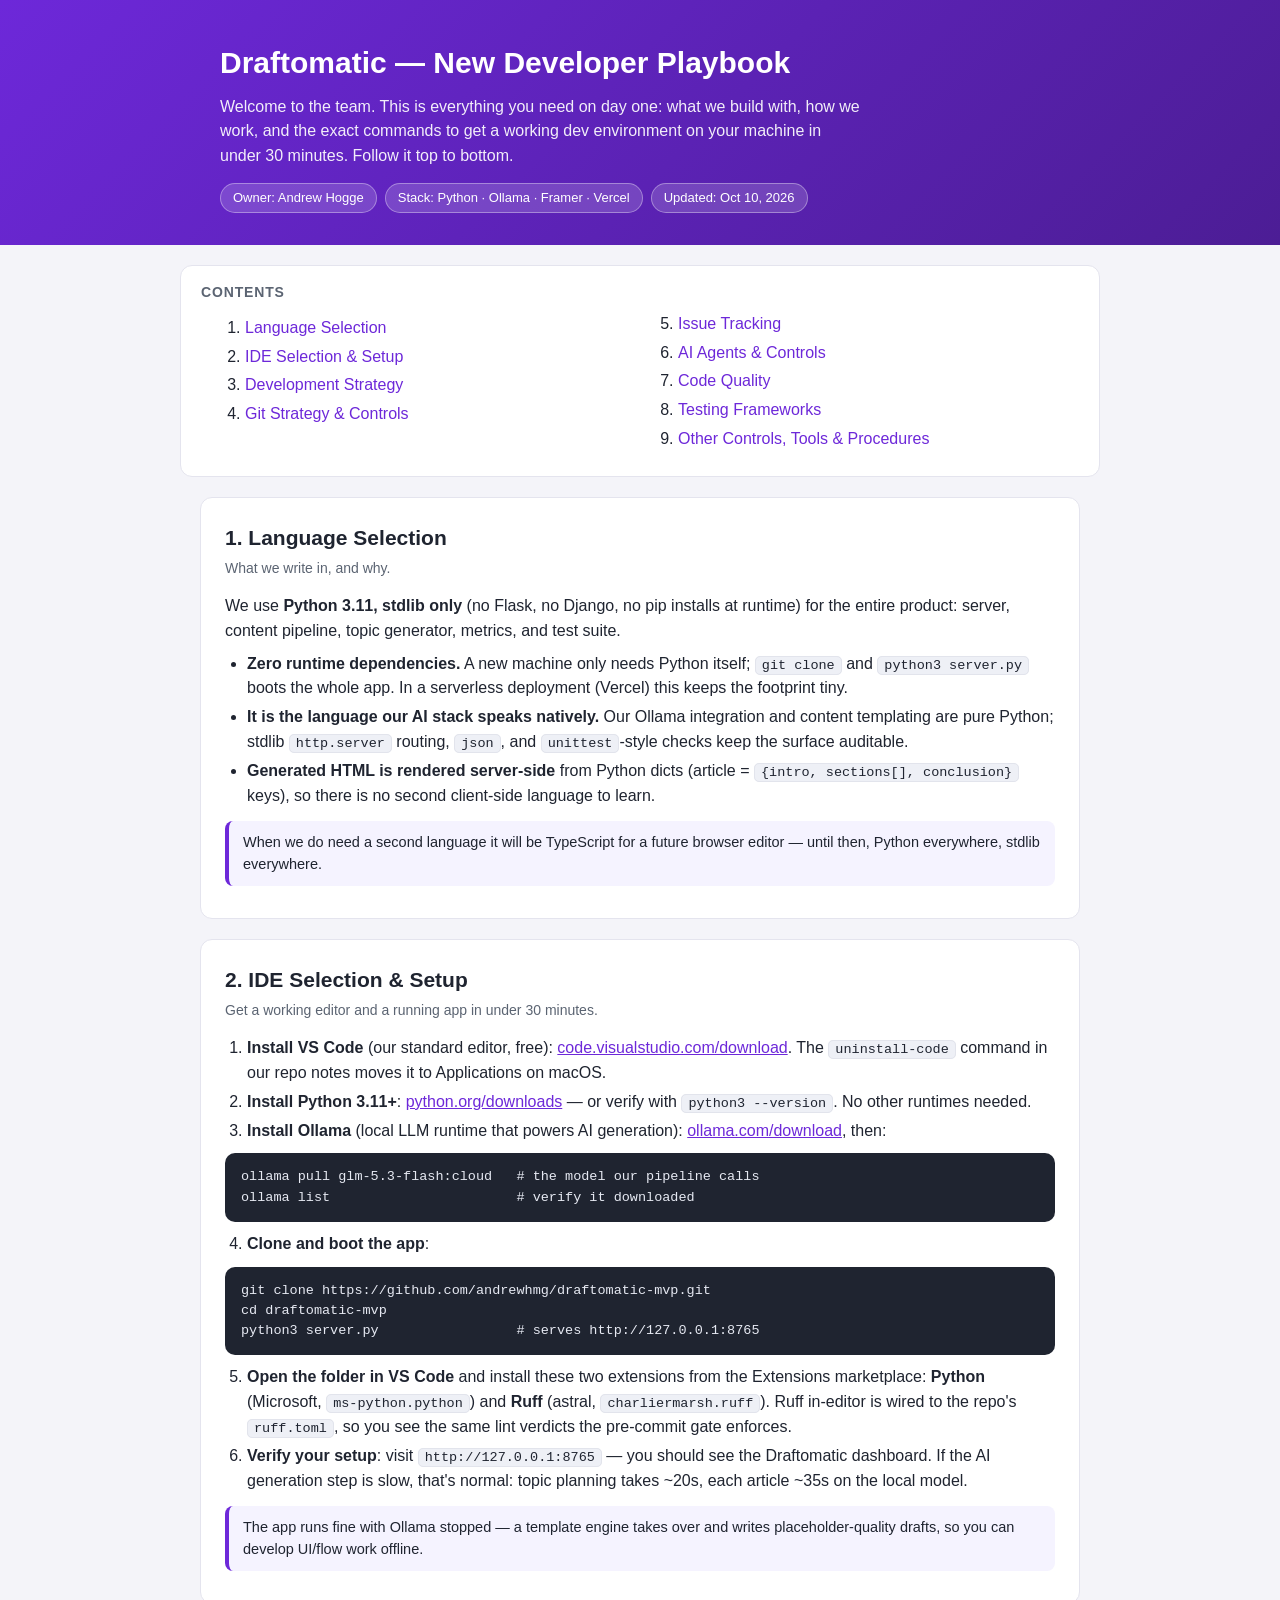
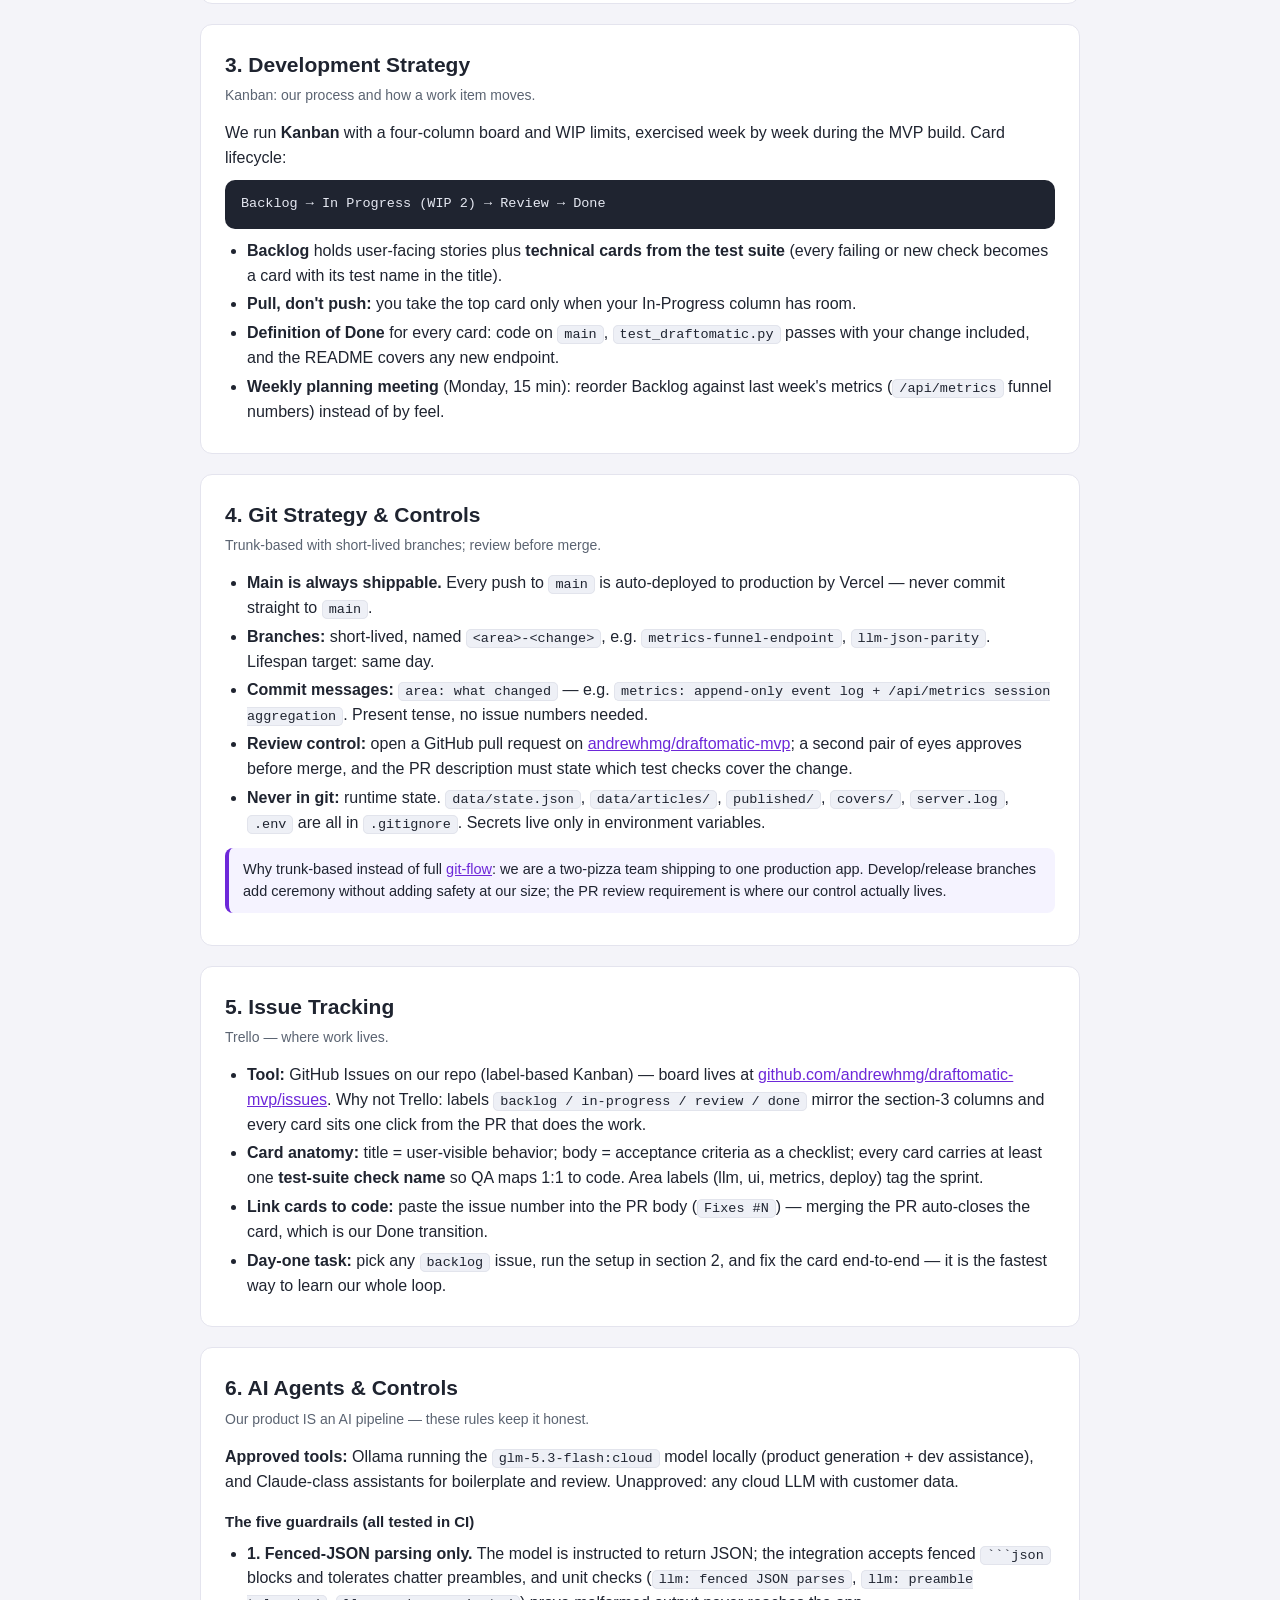
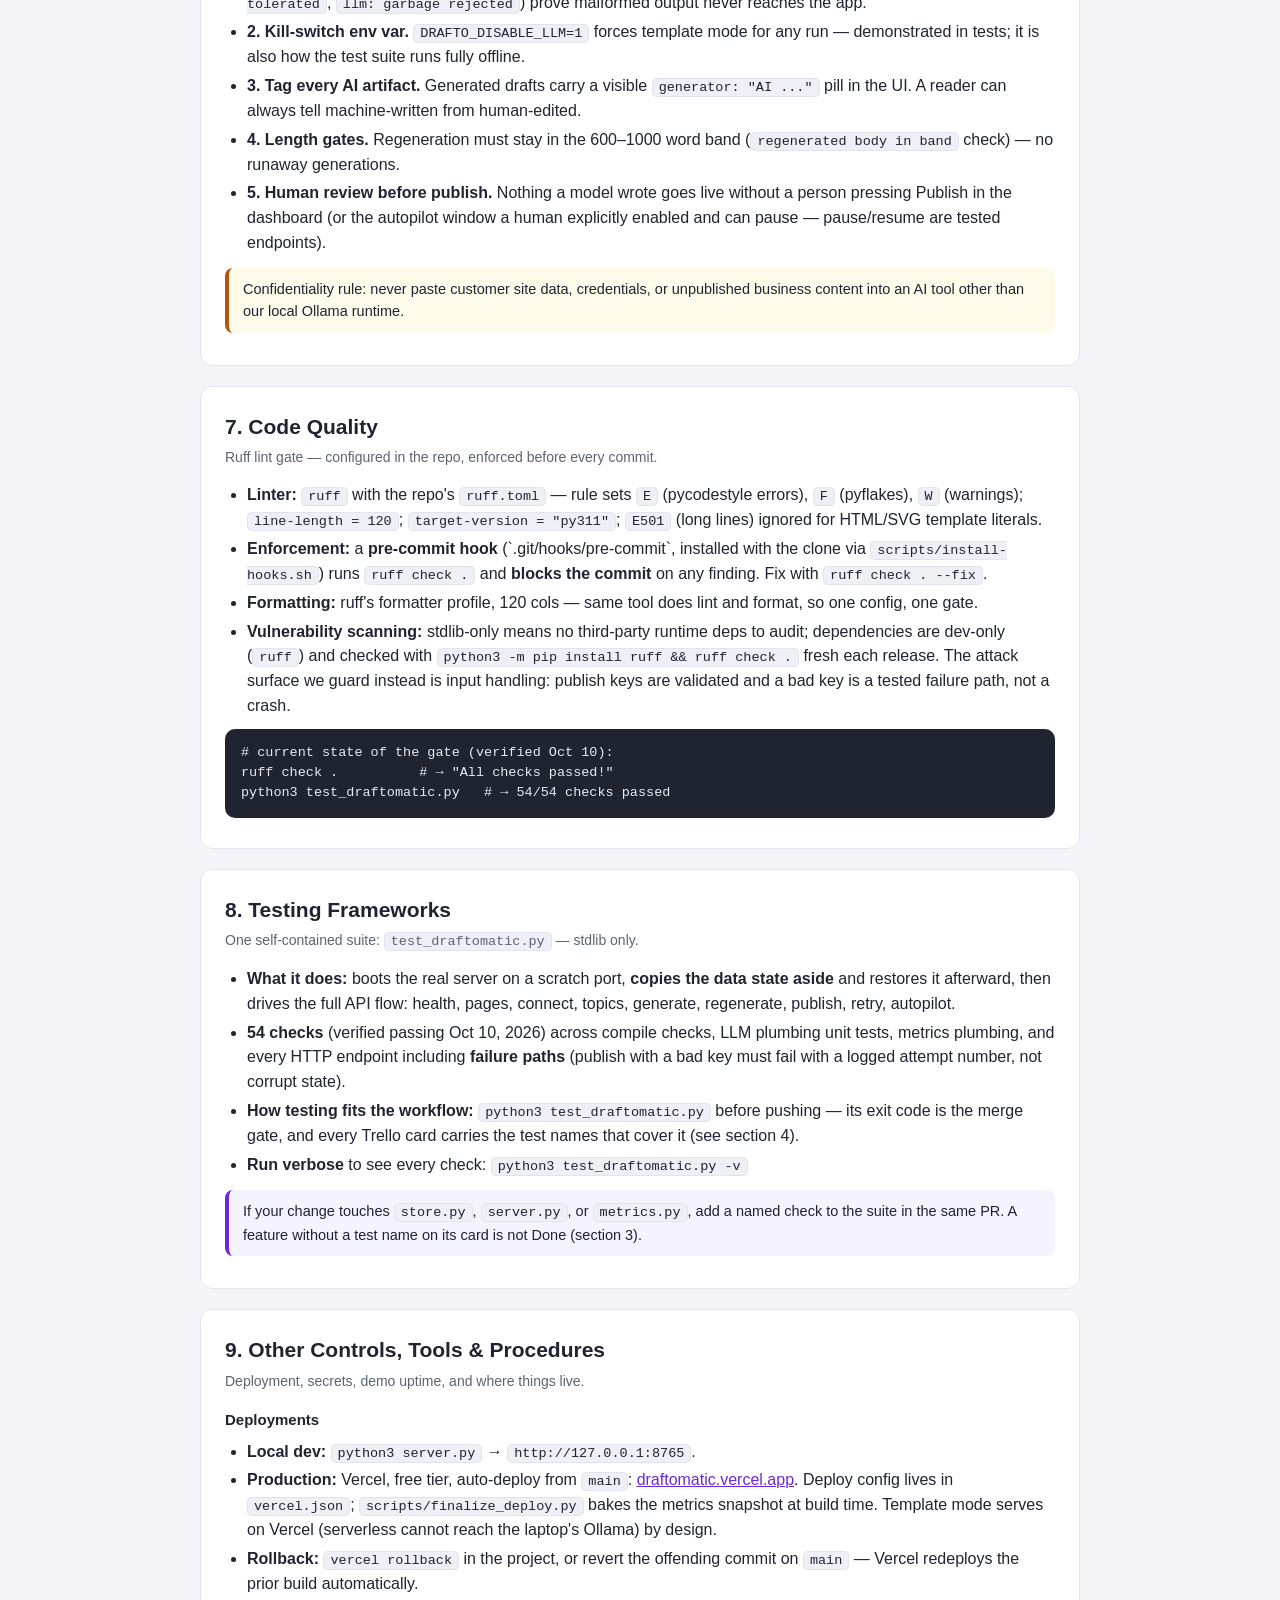
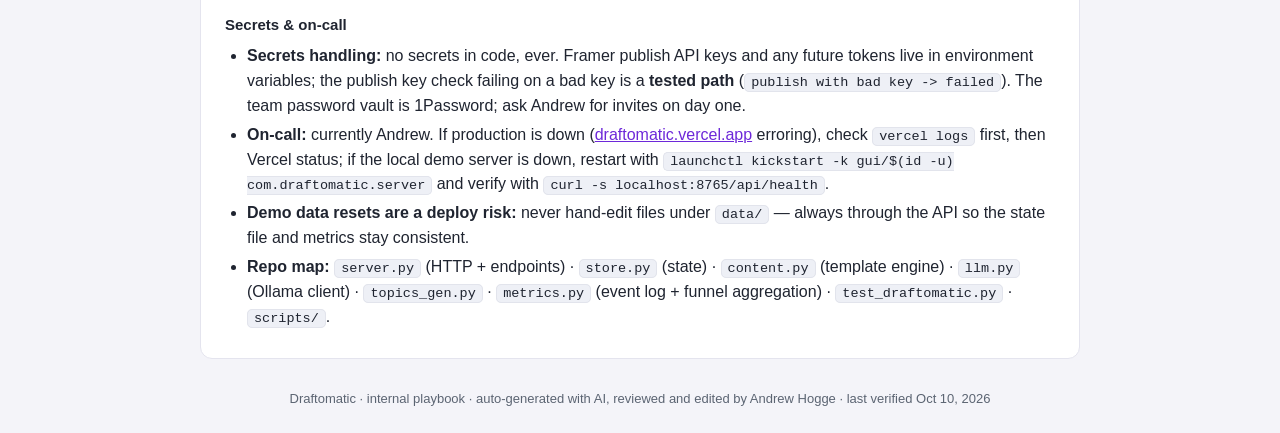
==== docs/playbook.html @ 9d1f0d69 "docs: published new-hire playbook (draftomatic-playbook.vercel.app)" ====
<!DOCTYPE html>
<html lang="en">
<head>
<meta charset="utf-8">
<meta name="viewport" content="width=device-width, initial-scale=1">
<title>Draftomatic — New Developer Playbook</title>
<style>
  :root { --ink:#1f2430; --mut:#5b6472; --brand:#6d28d9; --brand2:#dbdcff; --card:#ffffff; --bg:#f4f4f9; --ok:#166534; }
  * { box-sizing:border-box; margin:0; padding:0; }
  body { font:16px/1.55 -apple-system, "Segoe UI", Roboto, Helvetica, Arial, sans-serif; color:var(--ink); background:var(--bg); }
  header.hero { background:linear-gradient(135deg,#6d28d9,#4c1d95); color:#fff; padding:40px 24px 32px; }
  .wrap { max-width:880px; margin:0 auto; padding:0 20px; }
  header.hero h1 { font-size:30px; margin-bottom:6px; }
  header.hero p { opacity:.92; max-width:640px; }
  .pills { margin-top:14px; display:flex; gap:8px; flex-wrap:wrap; }
  .pill { background:rgba(255,255,255,.16); border:1px solid rgba(255,255,255,.35); padding:4px 12px; border-radius:999px; font-size:13px; }
  nav.toc { background:var(--card); border:1px solid #e4e4ee; border-radius:12px; padding:16px 20px; margin:20px auto; }
  nav.toc b { display:block; margin-bottom:8px; font-size:14px; color:var(--mut); text-transform:uppercase; letter-spacing:.06em; }
  nav.toc ol { columns:2; column-gap:32px; padding-left:22px; }
  nav.toc a { color:var(--brand); text-decoration:none; }
  nav.toc a:hover { text-decoration:underline; }
  section { background:var(--card); border:1px solid #e4e4ee; border-radius:12px; padding:24px 24px 20px; margin:0 auto 20px; }
  section h2 { font-size:21px; margin-bottom:4px; }
  section .sub { color:var(--mut); font-size:14px; margin-bottom:14px; }
  h3 { font-size:15px; margin:16px 0 6px; }
  p { margin:8px 0; }
  ul, ol { margin:8px 0 8px 22px; }
  li { margin:4px 0; }
  code { background:#eef0f6; border:1px solid #e2e4ec; border-radius:5px; padding:1px 6px; font-size:13.5px; font-family:"SF Mono", Menlo, Consolas, monospace; }
  pre { background:#1f2430; color:#e6e9f2; border-radius:10px; padding:14px 16px; overflow-x:auto; font-size:13px; line-height:1.5; margin:10px 0; }
  pre code { background:none; border:none; color:inherit; padding:0; }
  table { width:100%; border-collapse:collapse; margin:10px 0; font-size:14.5px; }
  th { text-align:left; background:#f0eefc; color:#3b2f77; }
  th, td { border:1px solid #e2e2ee; padding:7px 10px; vertical-align:top; }
  a { color:var(--brand); }
  .tip { border-left:4px solid var(--brand); background:#f5f3ff; border-radius:8px; padding:10px 14px; margin:12px 0; font-size:14.5px; }
  .warn { border-left:4px solid #b45309; background:#fffbeb; border-radius:8px; padding:10px 14px; margin:12px 0; font-size:14.5px; }
  .verified { display:inline-block; background:#ecfdf3; border:1px solid #bbf7d0; color:var(--ok); font-size:12px; padding:2px 10px; border-radius:999px; margin-left:8px; vertical-align:2px; }
  footer { text-align:center; color:var(--mut); font-size:13px; padding:10px 0 30px; }
  @media (max-width:640px){ nav.toc ol { columns:1; } section{ padding:18px 16px; } header.hero h1{ font-size:24px; } table{ font-size:13px; } }
</style>
</head>
<body>

<header class="hero">
  <div class="wrap">
    <h1>Draftomatic — New Developer Playbook</h1>
    <p>Welcome to the team. This is everything you need on day one: what we build with, how we work, and the exact commands to get a working dev environment on your machine in under 30 minutes. Follow it top to bottom.</p>
    <div class="pills"><span class="pill">Owner: Andrew Hogge</span><span class="pill">Stack: Python · Ollama · Framer · Vercel</span><span class="pill">Updated: Oct 10, 2026</span></div>
  </div>
</header>

<nav class="toc wrap" style="max-width:920px;">
  <b>Contents</b>
  <ol>
    <li><a href="#language">Language Selection</a></li>
    <li><a href="#ide">IDE Selection &amp; Setup</a></li>
    <li><a href="#dev-process">Development Strategy</a></li>
    <li><a href="#git">Git Strategy &amp; Controls</a></li>
    <li><a href="#issues">Issue Tracking</a></li>
    <li><a href="#ai">AI Agents &amp; Controls</a></li>
    <li><a href="#quality">Code Quality</a></li>
    <li><a href="#testing">Testing Frameworks</a></li>
    <li><a href="#other">Other Controls, Tools &amp; Procedures</a></li>
  </ol>
</nav>

<main class="wrap" style="max-width:920px;">

<section id="language">
  <h2>1. Language Selection</h2>
  <div class="sub">What we write in, and why.</div>
  <p>We use <b>Python 3.11, stdlib only</b> (no Flask, no Django, no pip installs at runtime) for the entire product: server, content pipeline, topic generator, metrics, and test suite.</p>
  <ul>
    <li><b>Zero runtime dependencies.</b> A new machine only needs Python itself; <code>git clone</code> and <code>python3 server.py</code> boots the whole app. In a serverless deployment (Vercel) this keeps the footprint tiny.</li>
    <li><b>It is the language our AI stack speaks natively.</b> Our Ollama integration and content templating are pure Python; stdlib <code>http.server</code> routing, <code>json</code>, and <code>unittest</code>-style checks keep the surface auditable.</li>
    <li><b>Generated HTML is rendered server-side</b> from Python dicts (article = <code>{intro, sections[], conclusion}</code> keys), so there is no second client-side language to learn.</li>
  </ul>
  <div class="tip">When we do need a second language it will be TypeScript for a future browser editor &mdash; until then, Python everywhere, stdlib everywhere.</div>
</section>

<section id="ide">
  <h2>2. IDE Selection &amp; Setup</h2>
  <div class="sub">Get a working editor and a running app in under 30 minutes.</div>
  <ol>
    <li><b>Install VS Code</b> (our standard editor, free): <a href="https://code.visualstudio.com/download">code.visualstudio.com/download</a>. The <code>uninstall-code</code> command in our repo notes moves it to Applications on macOS.</li>
    <li><b>Install Python 3.11+</b>: <a href="https://www.python.org/downloads/">python.org/downloads</a> &mdash; or verify with <code>python3 --version</code>. No other runtimes needed.</li>
    <li><b>Install Ollama</b> (local LLM runtime that powers AI generation): <a href="https://ollama.com/download">ollama.com/download</a>, then:</li>
  </ol>
  <pre><code>ollama pull glm-5.3-flash:cloud   # the model our pipeline calls
ollama list                       # verify it downloaded</code></pre>
  <ol start="4">
    <li><b>Clone and boot the app</b>:</li>
  </ol>
  <pre><code>git clone https://github.com/andrewhmg/draftomatic-mvp.git
cd draftomatic-mvp
python3 server.py                 # serves http://127.0.0.1:8765</code></pre>
  <ol start="5">
    <li><b>Open the folder in VS Code</b> and install these two extensions from the Extensions marketplace: <b>Python</b> (Microsoft, <code>ms-python.python</code>) and <b>Ruff</b> (astral, <code>charliermarsh.ruff</code>). Ruff in-editor is wired to the repo's <code>ruff.toml</code>, so you see the same lint verdicts the pre-commit gate enforces.</li>
    <li><b>Verify your setup</b>: visit <code>http://127.0.0.1:8765</code> &mdash; you should see the Draftomatic dashboard. If the AI generation step is slow, that's normal: topic planning takes ~20s, each article ~35s on the local model.</li>
  </ol>
  <div class="tip">The app runs fine with Ollama stopped &mdash; a template engine takes over and writes placeholder-quality drafts, so you can develop UI/flow work offline.</div>
</section>

<section id="dev-process">
  <h2>3. Development Strategy</h2>
  <div class="sub">Kanban: our process and how a work item moves.</div>
  <p>We run <b>Kanban</b> with a four-column board and WIP limits, exercised week by week during the MVP build. Card lifecycle:</p>
  <pre><code>Backlog → In Progress (WIP 2) → Review → Done</code></pre>
  <ul>
    <li><b>Backlog</b> holds user-facing stories plus <b>technical cards from the test suite</b> (every failing or new check becomes a card with its test name in the title).</li>
    <li><b>Pull, don't push:</b> you take the top card only when your In-Progress column has room.</li>
    <li><b>Definition of Done</b> for every card: code on <code>main</code>, <code>test_draftomatic.py</code> passes with your change included, and the README covers any new endpoint.</li>
    <li><b>Weekly planning meeting</b> (Monday, 15 min): reorder Backlog against last week's metrics (<code>/api/metrics</code> funnel numbers) instead of by feel.</li>
  </ul>
</section>

<section id="git">
  <h2>4. Git Strategy &amp; Controls</h2>
  <div class="sub">Trunk-based with short-lived branches; review before merge.</div>
  <ul>
    <li><b>Main is always shippable.</b> Every push to <code>main</code> is auto-deployed to production by Vercel &mdash; never commit straight to <code>main</code>.</li>
    <li><b>Branches:</b> short-lived, named <code>&lt;area&gt;-&lt;change&gt;</code>, e.g. <code>metrics-funnel-endpoint</code>, <code>llm-json-parity</code>. Lifespan target: same day.</li>
    <li><b>Commit messages:</b> <code>area: what changed</code> &mdash; e.g. <code>metrics: append-only event log + /api/metrics session aggregation</code>. Present tense, no issue numbers needed.</li>
    <li><b>Review control:</b> open a GitHub pull request on <a href="https://github.com/andrewhmg/draftomatic-mvp">andrewhmg/draftomatic-mvp</a>; a second pair of eyes approves before merge, and the PR description must state which test checks cover the change.</li>
    <li><b>Never in git:</b> runtime state. <code>data/state.json</code>, <code>data/articles/</code>, <code>published/</code>, <code>covers/</code>, <code>server.log</code>, <code>.env</code> are all in <code>.gitignore</code>. Secrets live only in environment variables.</li>
  </ul>
  <div class="tip">Why trunk-based instead of full <a href="http://danielkummer.github.io/git-flow-cheatsheet/">git-flow</a>: we are a two-pizza team shipping to one production app. Develop/release branches add ceremony without adding safety at our size; the PR review requirement is where our control actually lives.</div>
</section>

<section id="issues">
  <h2>5. Issue Tracking</h2>
  <div class="sub">Trello &mdash; where work lives.</div>
  <ul>
    <li><b>Tool:</b> GitHub Issues on our repo (label-based Kanban) &mdash; board lives at <a href="https://github.com/andrewhmg/draftomatic-mvp/issues">github.com/andrewhmg/draftomatic-mvp/issues</a>. Why not Trello: labels <code>backlog / in-progress / review / done</code> mirror the section-3 columns and every card sits one click from the PR that does the work.</li>
    <li><b>Card anatomy:</b> title = user-visible behavior; body = acceptance criteria as a checklist; every card carries at least one <b>test-suite check name</b> so QA maps 1:1 to code. Area labels (llm, ui, metrics, deploy) tag the sprint.</li>
    <li><b>Link cards to code:</b> paste the issue number into the PR body (<code>Fixes #N</code>) &mdash; merging the PR auto-closes the card, which is our Done transition.</li>
    <li><b>Day-one task:</b> pick any <code>backlog</code> issue, run the setup in section 2, and fix the card end-to-end &mdash; it is the fastest way to learn our whole loop.</li>
  </ul>
</section>

<section id="ai">
  <h2>6. AI Agents &amp; Controls</h2>
  <div class="sub">Our product IS an AI pipeline &mdash; these rules keep it honest.</div>
  <p><b>Approved tools:</b> Ollama running the <code>glm-5.3-flash:cloud</code> model locally (product generation + dev assistance), and Claude-class assistants for boilerplate and review. Unapproved: any cloud LLM with customer data.</p>
  <h3>The five guardrails (all tested in CI)</h3>
  <ul>
    <li><b>1. Fenced-JSON parsing only.</b> The model is instructed to return JSON; the integration accepts fenced <code>```json</code> blocks and tolerates chatter preambles, and unit checks (<code>llm: fenced JSON parses</code>, <code>llm: preamble tolerated</code>, <code>llm: garbage rejected</code>) prove malformed output never reaches the app.</li>
    <li><b>2. Kill-switch env var.</b> <code>DRAFTO_DISABLE_LLM=1</code> forces template mode for any run &mdash; demonstrated in tests; it is also how the test suite runs fully offline.</li>
    <li><b>3. Tag every AI artifact.</b> Generated drafts carry a visible <code>generator: "AI ..."</code> pill in the UI. A reader can always tell machine-written from human-edited.</li>
    <li><b>4. Length gates.</b> Regeneration must stay in the 600&ndash;1000 word band (<code>regenerated body in band</code> check) &mdash; no runaway generations.</li>
    <li><b>5. Human review before publish.</b> Nothing a model wrote goes live without a person pressing Publish in the dashboard (or the autopilot window a human explicitly enabled and can pause &mdash; pause/resume are tested endpoints).</li>
  </ul>
  <div class="warn">Confidentiality rule: never paste customer site data, credentials, or unpublished business content into an AI tool other than our local Ollama runtime.</div>
</section>

<section id="quality">
  <h2>7. Code Quality</h2>
  <div class="sub">Ruff lint gate &mdash; configured in the repo, enforced before every commit.</div>
  <ul>
    <li><b>Linter:</b> <code>ruff</code> with the repo's <code>ruff.toml</code> &mdash; rule sets <code>E</code> (pycodestyle errors), <code>F</code> (pyflakes), <code>W</code> (warnings); <code>line-length = 120</code>; <code>target-version = "py311"</code>; <code>E501</code> (long lines) ignored for HTML/SVG template literals.</li>
    <li><b>Enforcement:</b> a <b>pre-commit hook</b> (`.git/hooks/pre-commit`, installed with the clone via <code>scripts/install-hooks.sh</code>) runs <code>ruff check .</code> and <b>blocks the commit</b> on any finding. Fix with <code>ruff check . --fix</code>.</li>
    <li><b>Formatting:</b> ruff's formatter profile, 120 cols &mdash; same tool does lint and format, so one config, one gate.</li>
    <li><b>Vulnerability scanning:</b> stdlib-only means no third-party runtime deps to audit; dependencies are dev-only (<code>ruff</code>) and checked with <code>python3 -m pip install ruff &amp;&amp; ruff check .</code> fresh each release. The attack surface we guard instead is input handling: publish keys are validated and a bad key is a tested failure path, not a crash.</li>
  </ul>
  <pre><code># current state of the gate (verified Oct 10):
ruff check .          # → "All checks passed!"
python3 test_draftomatic.py   # → 54/54 checks passed</code></pre>
</section>

<section id="testing">
  <h2>8. Testing Frameworks</h2>
  <div class="sub">One self-contained suite: <code>test_draftomatic.py</code> &mdash; stdlib only.</div>
  <ul>
    <li><b>What it does:</b> boots the real server on a scratch port, <b>copies the data state aside</b> and restores it afterward, then drives the full API flow: health, pages, connect, topics, generate, regenerate, publish, retry, autopilot.</li>
    <li><b>54 checks</b> (verified passing Oct 10, 2026) across compile checks, LLM plumbing unit tests, metrics plumbing, and every HTTP endpoint including <b>failure paths</b> (publish with a bad key must fail with a logged attempt number, not corrupt state).</li>
    <li><b>How testing fits the workflow:</b> <code>python3 test_draftomatic.py</code> before pushing &mdash; its exit code is the merge gate, and every Trello card carries the test names that cover it (see section 4).</li>
    <li><b>Run verbose</b> to see every check: <code>python3 test_draftomatic.py -v</code></li>
  </ul>
  <div class="tip">If your change touches <code>store.py</code>, <code>server.py</code>, or <code>metrics.py</code>, add a named check to the suite in the same PR. A feature without a test name on its card is not Done (section 3).</div>
</section>

<section id="other">
  <h2>9. Other Controls, Tools &amp; Procedures</h2>
  <div class="sub">Deployment, secrets, demo uptime, and where things live.</div>
  <h3>Deployments</h3>
  <ul>
    <li><b>Local dev:</b> <code>python3 server.py</code> &rarr; <code>http://127.0.0.1:8765</code>.</li>
    <li><b>Production:</b> Vercel, free tier, auto-deploy from <code>main</code>: <a href="https://draftomatic.vercel.app">draftomatic.vercel.app</a>. Deploy config lives in <code>vercel.json</code>; <code>scripts/finalize_deploy.py</code> bakes the metrics snapshot at build time. Template mode serves on Vercel (serverless cannot reach the laptop's Ollama) by design.</li>
    <li><b>Rollback:</b> <code>vercel rollback</code> in the project, or revert the offending commit on <code>main</code> &mdash; Vercel redeploys the prior build automatically.</li>
  </ul>
  <h3>Secrets &amp; on-call</h3>
  <ul>
    <li><b>Secrets handling:</b> no secrets in code, ever. Framer publish API keys and any future tokens live in environment variables; the publish key check failing on a bad key is a <b>tested path</b> (<code>publish with bad key -&gt; failed</code>). The team password vault is 1Password; ask Andrew for invites on day one.</li>
    <li><b>On-call:</b> currently Andrew. If production is down (<a href="https://draftomatic.vercel.app">draftomatic.vercel.app</a> erroring), check <code>vercel logs</code> first, then Vercel status; if the local demo server is down, restart with <code>launchctl kickstart -k gui/$(id -u) com.draftomatic.server</code> and verify with <code>curl -s localhost:8765/api/health</code>.</li>
    <li><b>Demo data resets are a deploy risk:</b> never hand-edit files under <code>data/</code> &mdash; always through the API so the state file and metrics stay consistent.</li>
    <li><b>Repo map:</b> <code>server.py</code> (HTTP + endpoints) &middot; <code>store.py</code> (state) &middot; <code>content.py</code> (template engine) &middot; <code>llm.py</code> (Ollama client) &middot; <code>topics_gen.py</code> &middot; <code>metrics.py</code> (event log + funnel aggregation) &middot; <code>test_draftomatic.py</code> &middot; <code>scripts/</code>.</li>
  </ul>
</section>

</main>
<footer>Draftomatic &middot; internal playbook &middot; auto-generated with AI, reviewed and edited by Andrew Hogge &middot; last verified Oct 10, 2026</footer>
</body>
</html>
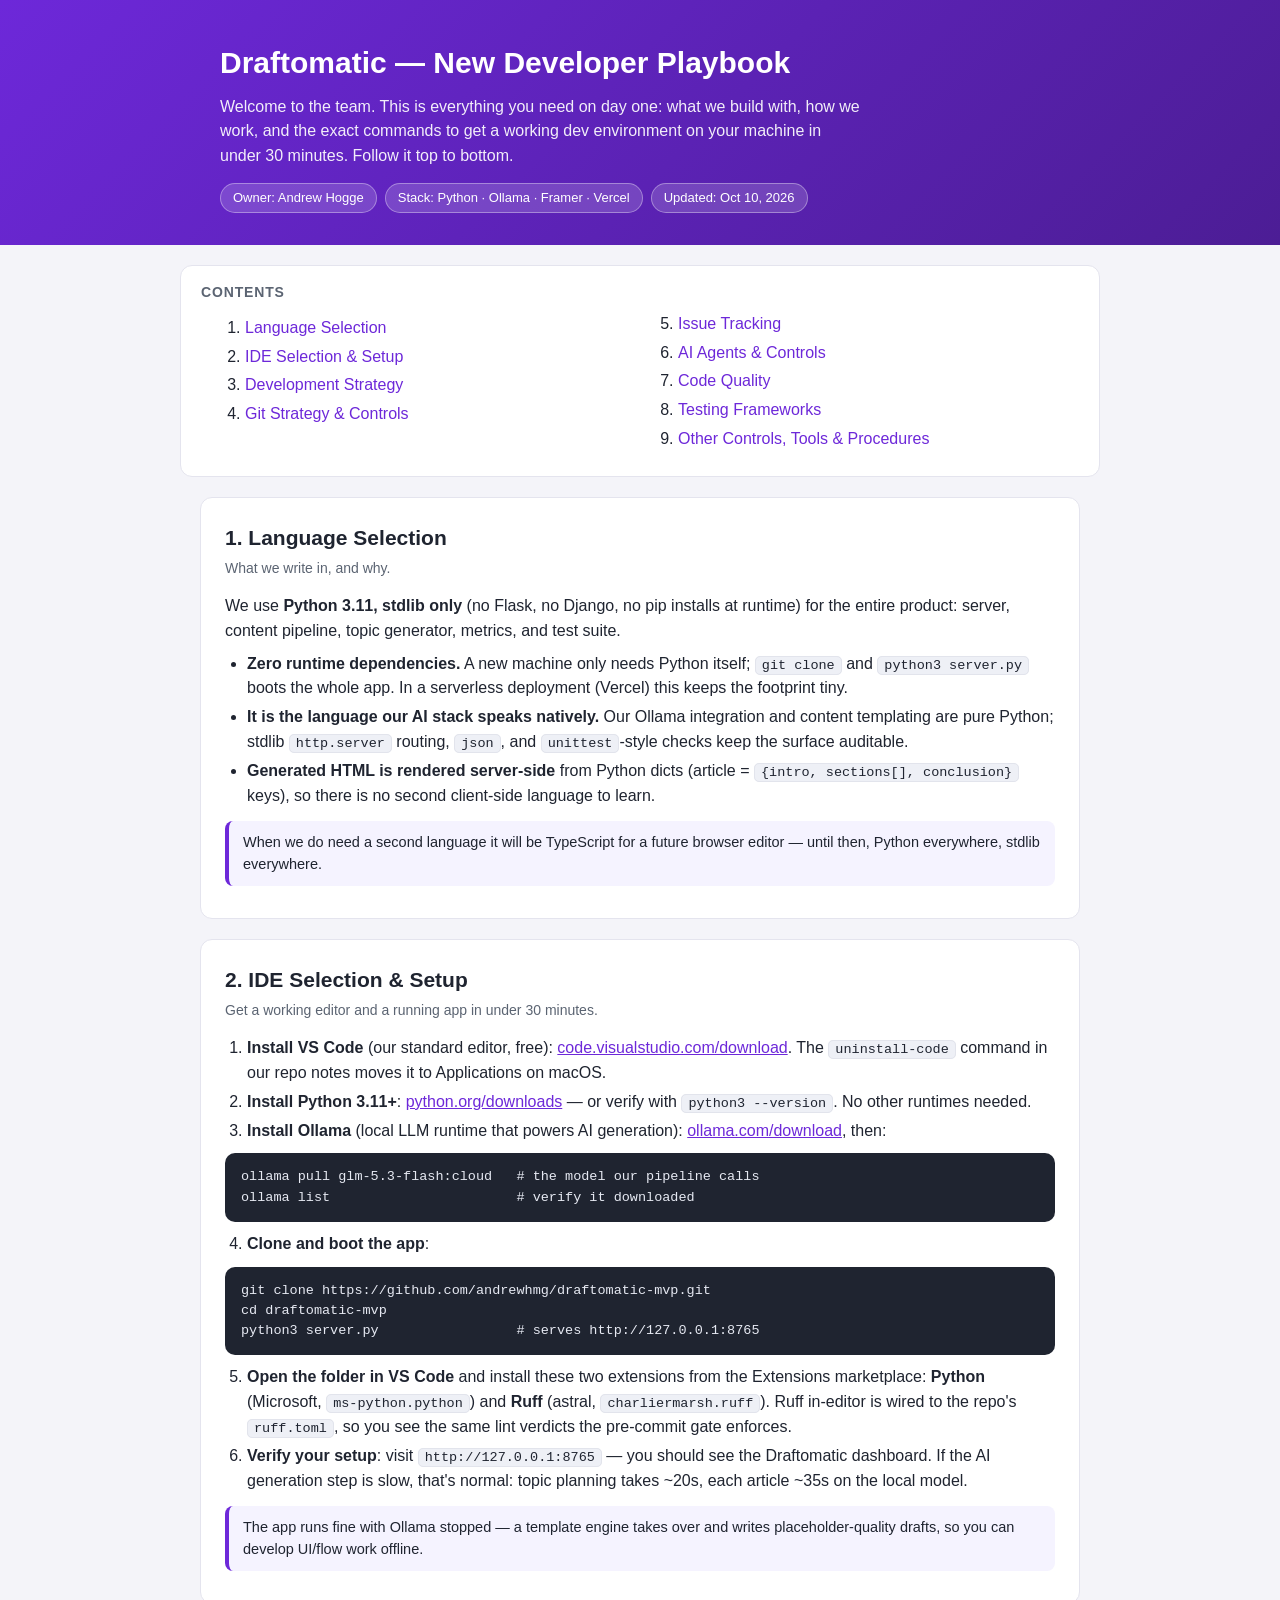
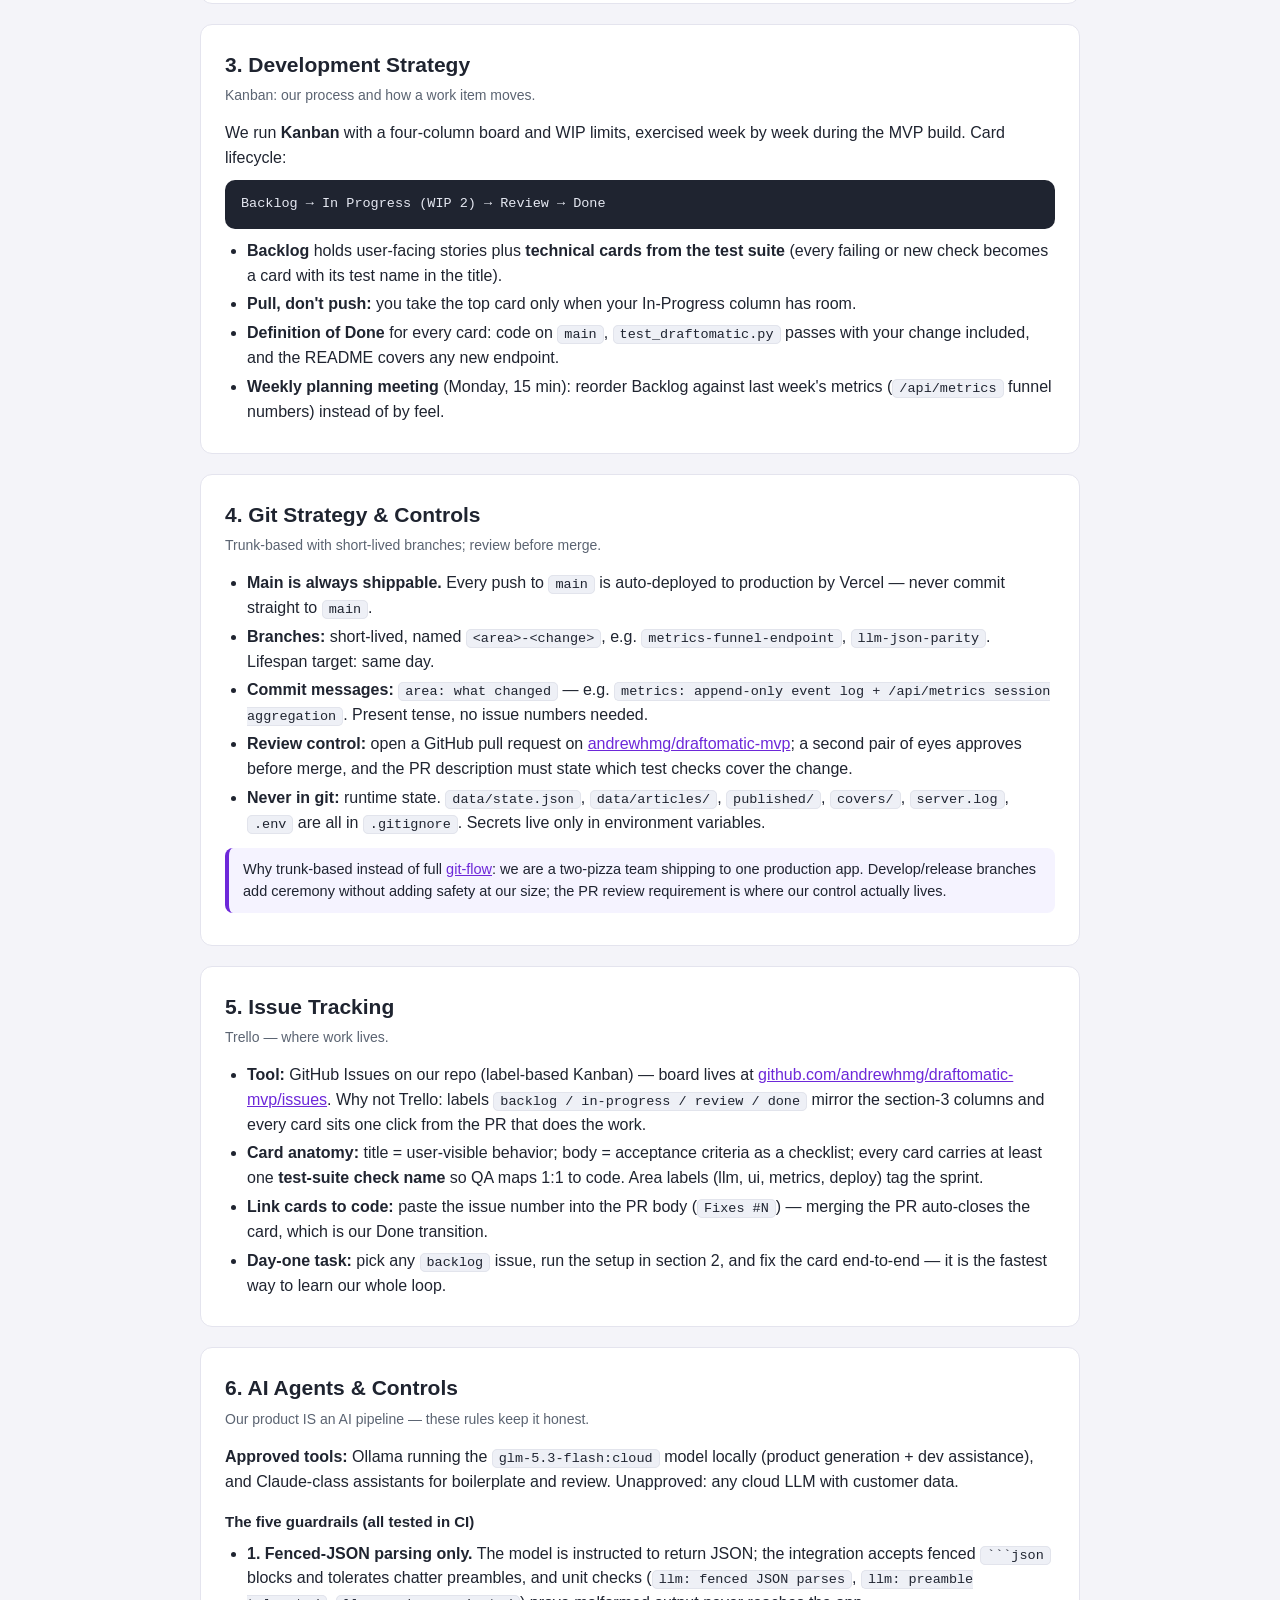
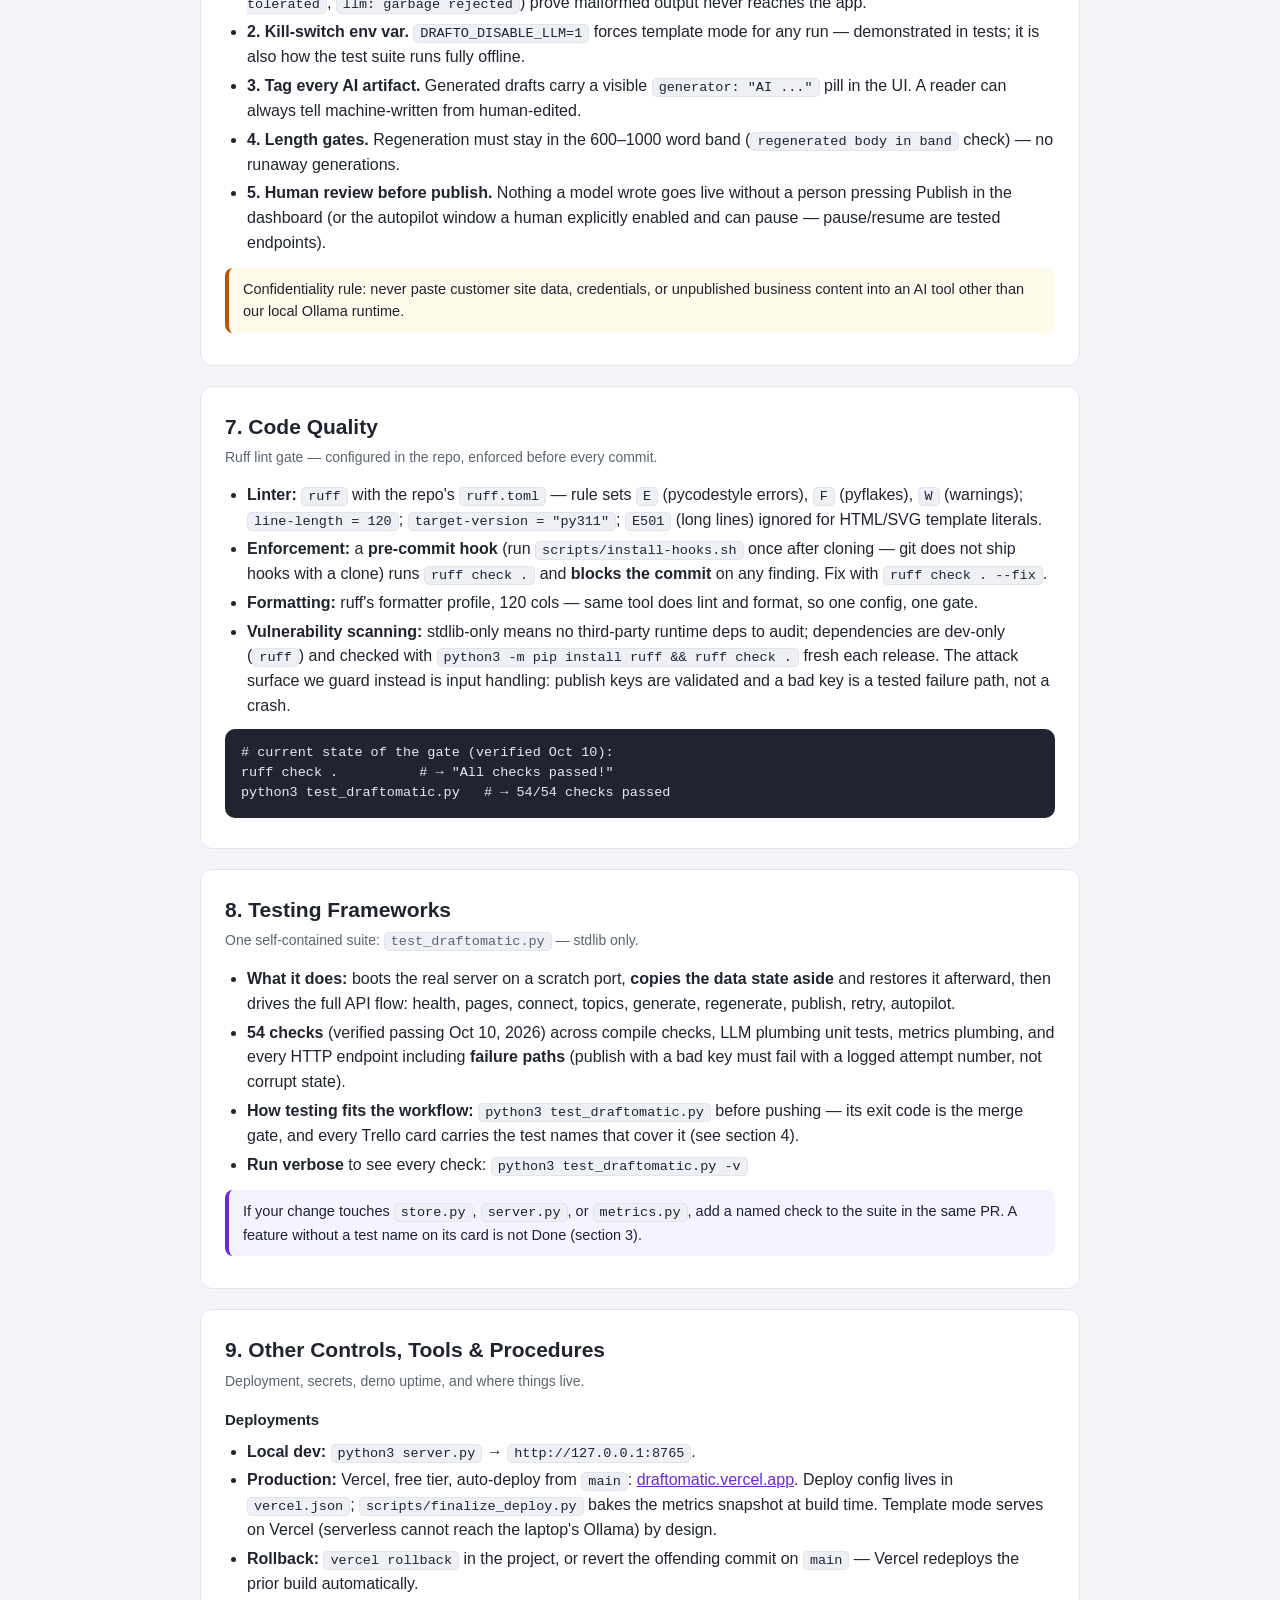
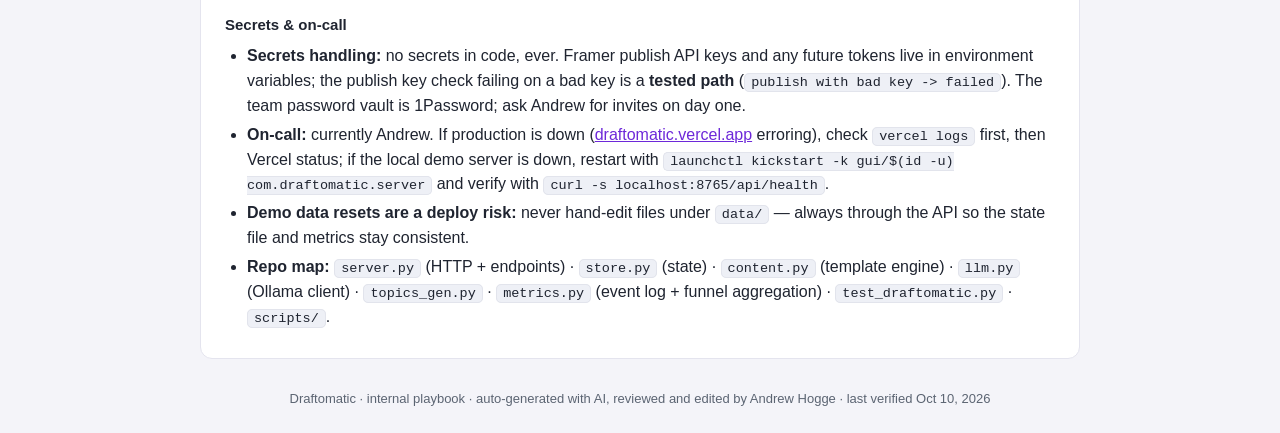
==== commit b7934cd0: "docs: playbook review-pass fixes (IDE install steps, hook install step)" ====
--- a/docs/playbook.html
+++ b/docs/playbook.html
@@ -159,7 +159,7 @@
   <div class="sub">Ruff lint gate &mdash; configured in the repo, enforced before every commit.</div>
   <ul>
     <li><b>Linter:</b> <code>ruff</code> with the repo's <code>ruff.toml</code> &mdash; rule sets <code>E</code> (pycodestyle errors), <code>F</code> (pyflakes), <code>W</code> (warnings); <code>line-length = 120</code>; <code>target-version = "py311"</code>; <code>E501</code> (long lines) ignored for HTML/SVG template literals.</li>
-    <li><b>Enforcement:</b> a <b>pre-commit hook</b> (`.git/hooks/pre-commit`, installed with the clone via <code>scripts/install-hooks.sh</code>) runs <code>ruff check .</code> and <b>blocks the commit</b> on any finding. Fix with <code>ruff check . --fix</code>.</li>
+    <li><b>Enforcement:</b> a <b>pre-commit hook</b> (run <code>scripts/install-hooks.sh</code> once after cloning &mdash; git does not ship hooks with a clone) runs <code>ruff check .</code> and <b>blocks the commit</b> on any finding. Fix with <code>ruff check . --fix</code>.</li>
     <li><b>Formatting:</b> ruff's formatter profile, 120 cols &mdash; same tool does lint and format, so one config, one gate.</li>
     <li><b>Vulnerability scanning:</b> stdlib-only means no third-party runtime deps to audit; dependencies are dev-only (<code>ruff</code>) and checked with <code>python3 -m pip install ruff &amp;&amp; ruff check .</code> fresh each release. The attack surface we guard instead is input handling: publish keys are validated and a bad key is a tested failure path, not a crash.</li>
   </ul>
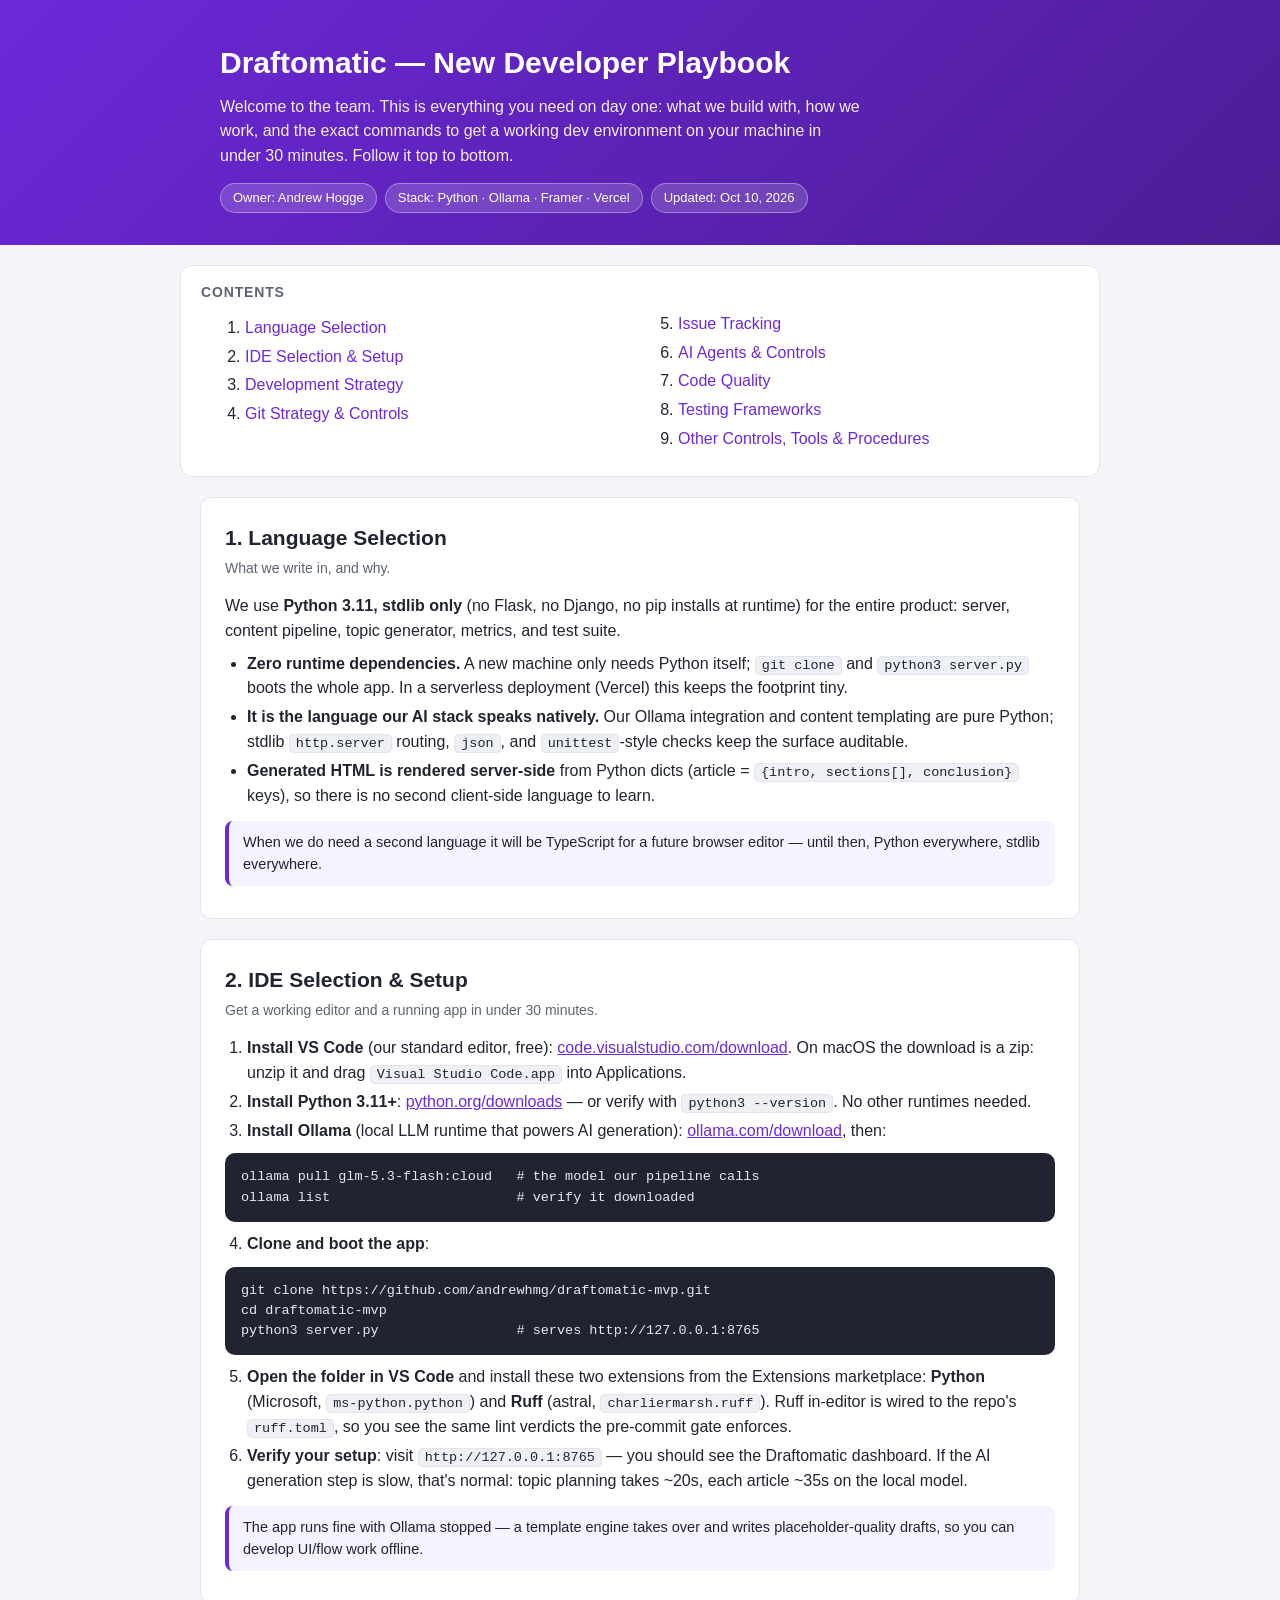
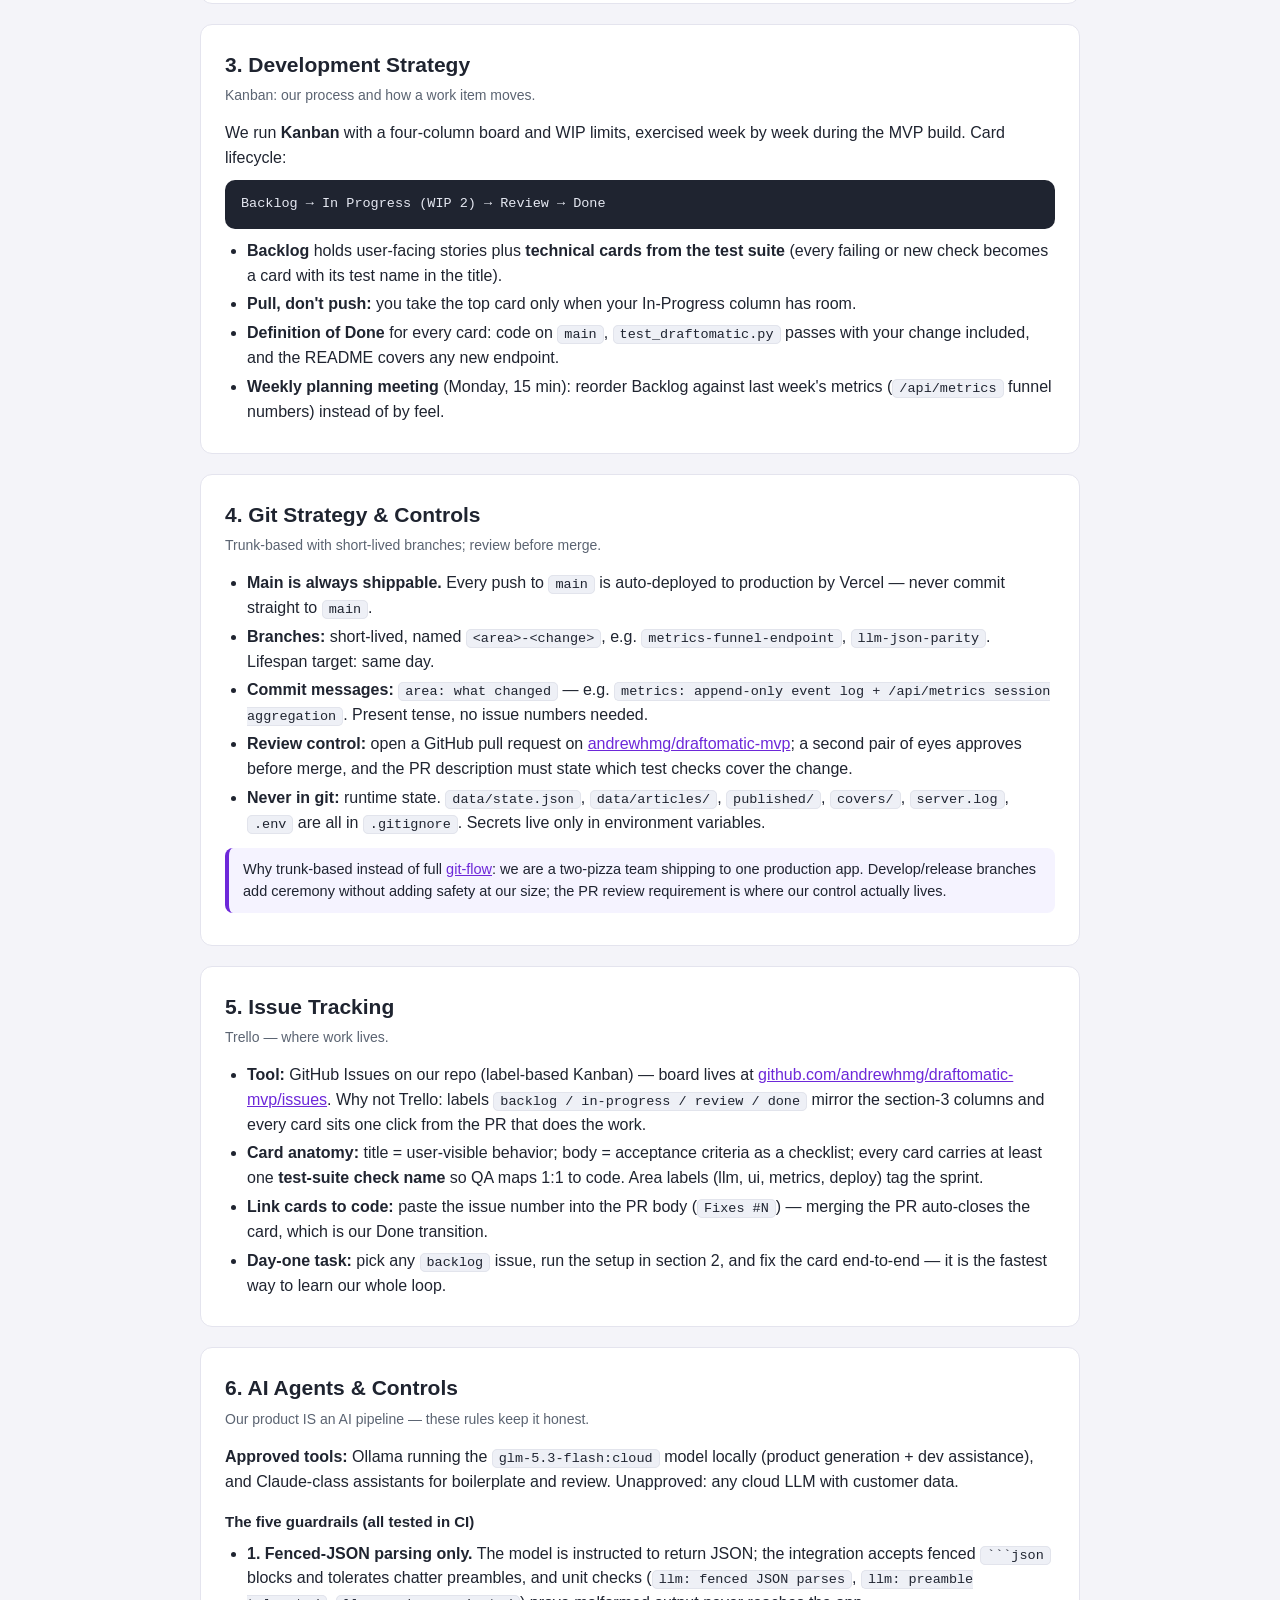
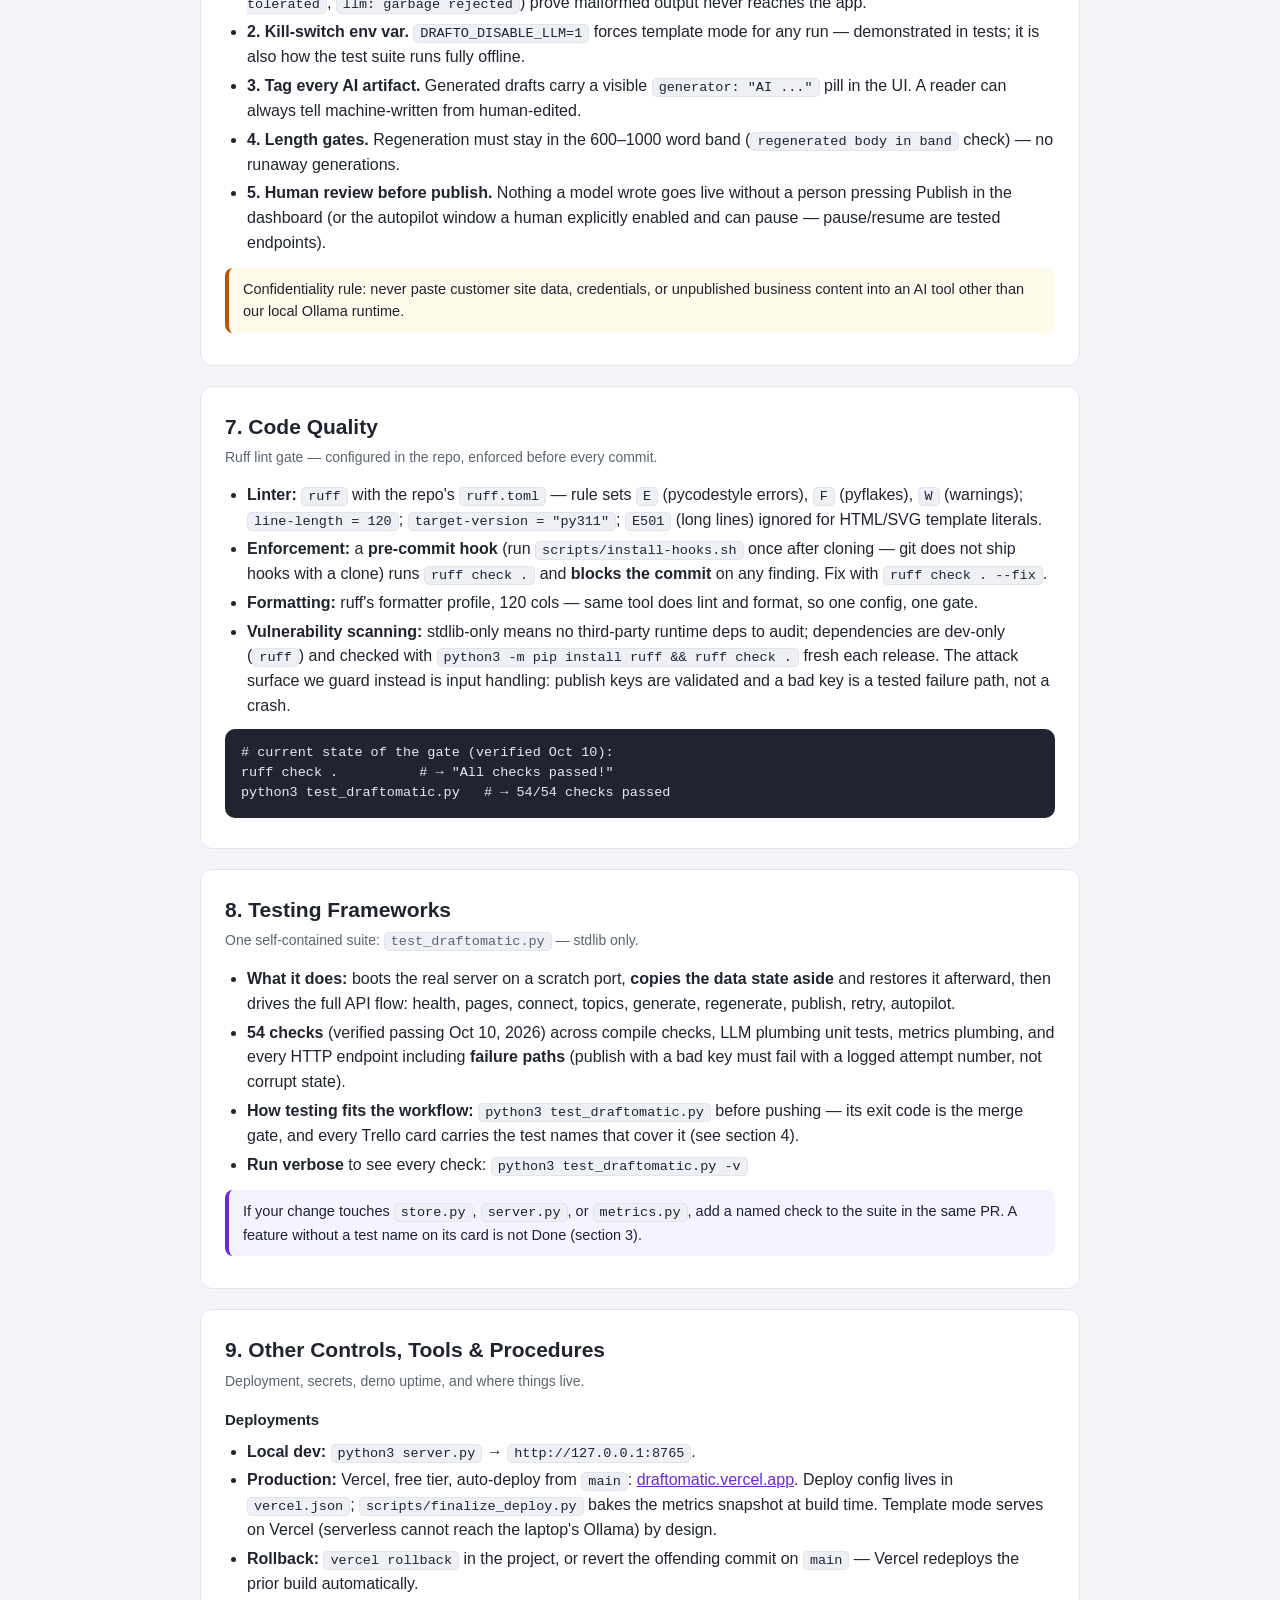
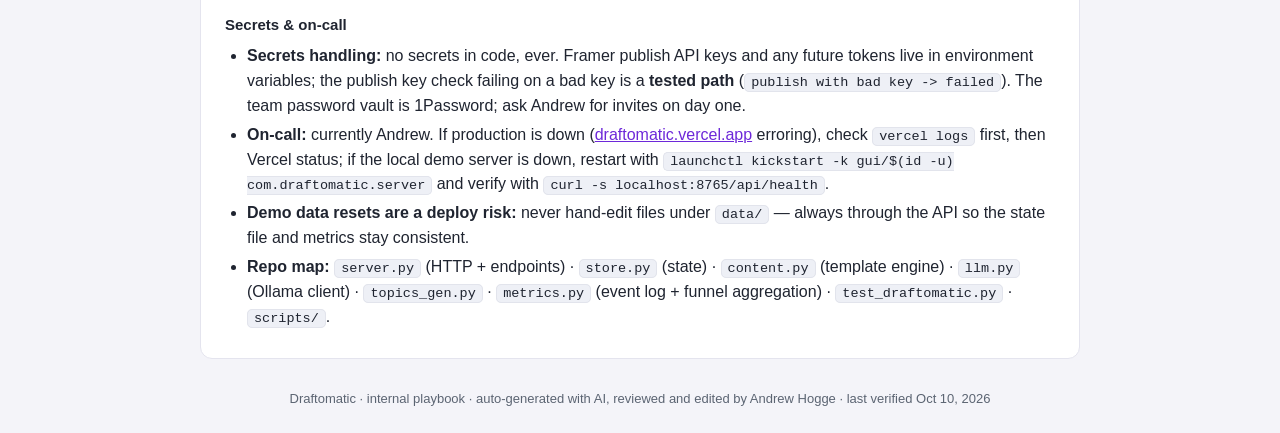
==== commit b0275b7a: "docs: playbook IDE install steps fix" ====
--- a/docs/playbook.html
+++ b/docs/playbook.html
@@ -83,7 +83,7 @@
   <h2>2. IDE Selection &amp; Setup</h2>
   <div class="sub">Get a working editor and a running app in under 30 minutes.</div>
   <ol>
-    <li><b>Install VS Code</b> (our standard editor, free): <a href="https://code.visualstudio.com/download">code.visualstudio.com/download</a>. The <code>uninstall-code</code> command in our repo notes moves it to Applications on macOS.</li>
+    <li><b>Install VS Code</b> (our standard editor, free): <a href="https://code.visualstudio.com/download">code.visualstudio.com/download</a>. On macOS the download is a zip: unzip it and drag <code>Visual Studio Code.app</code> into Applications.</li>
     <li><b>Install Python 3.11+</b>: <a href="https://www.python.org/downloads/">python.org/downloads</a> &mdash; or verify with <code>python3 --version</code>. No other runtimes needed.</li>
     <li><b>Install Ollama</b> (local LLM runtime that powers AI generation): <a href="https://ollama.com/download">ollama.com/download</a>, then:</li>
   </ol>
